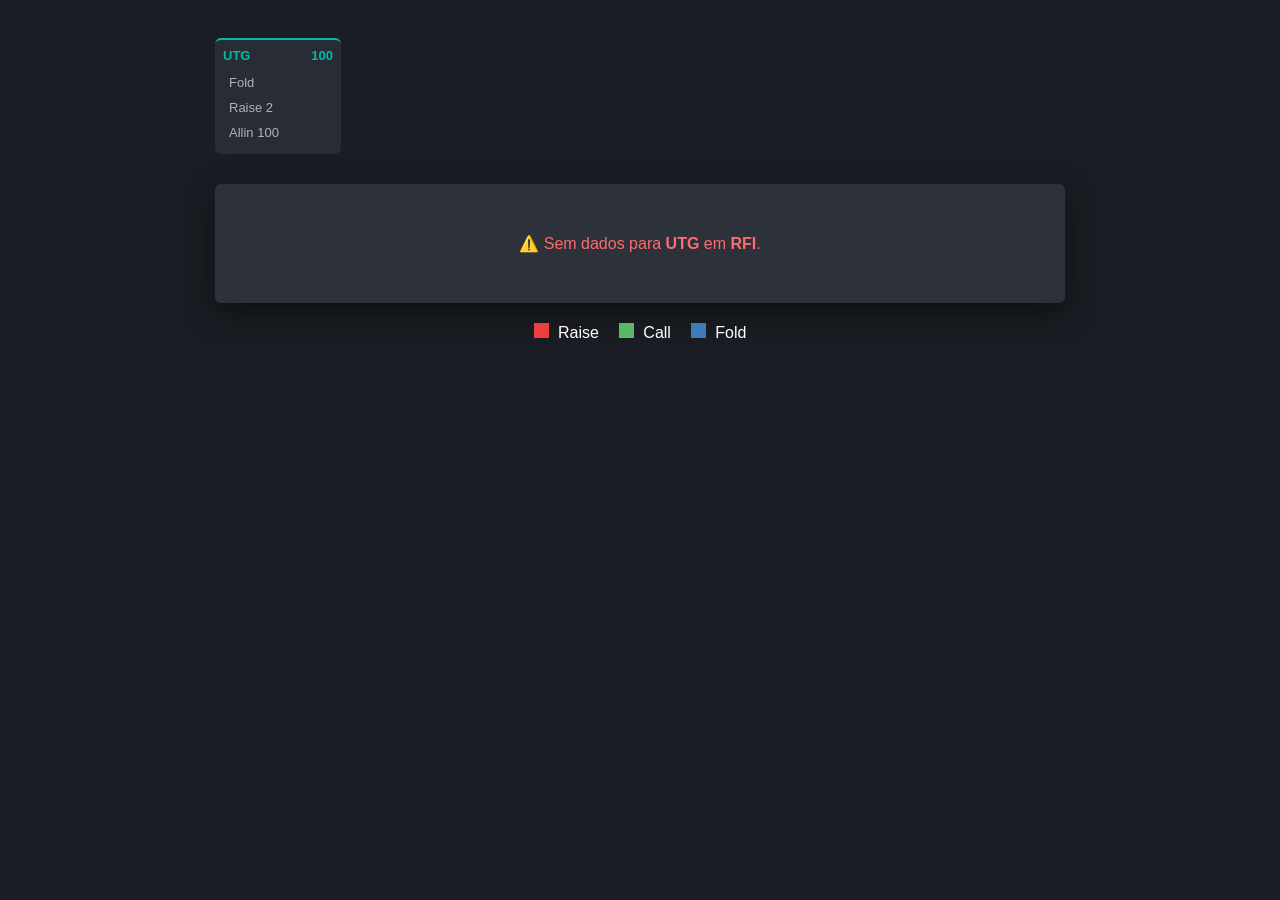
==== frontend/index.html @ 888d4974 "Poker Excel alpha 1.0" ====
<!DOCTYPE html>
<html lang="pt-br">
<head>
    <meta charset="UTF-8">
    <title>PokerExcel - Strategy Viewer</title>
    <link rel="stylesheet" href="style.css">
</head>
<body>
    <div class="container">
        
        <div id="gto-action-tree" class="gto-nav-bar"></div>
        
        <div id="poker-matrix" class="matrix"></div>

        <div class="legend">
            <span class="legend-item"><div class="box raise"></div> Raise</span>
            <span class="legend-item"><div class="box call"></div> Call</span>
            <span class="legend-item"><div class="box fold"></div> Fold</span>
        </div>
    </div>
    <script src="script.js"></script>
</body>
</html>
---- frontend/style.css ----
body {
    background-color: #1a1d23;
    color: white;
    font-family: 'Segoe UI', sans-serif;
    display: flex;
    justify-content: center;
    padding: 20px;
}

.container { width: 850px; }

/* --- A BARRA DE POSIÇÕES IGUAL AO GTO WIZARD --- */
.gto-nav-bar {
    display: flex;
    gap: 8px;
    background-color: #1a1d23;
    padding: 10px 0;
    margin-bottom: 20px;
}

.pos-block {
    background-color: #21252b;
    border-radius: 6px;
    width: 110px;
    padding: 8px;
    display: flex;
    flex-direction: column;
    opacity: 0.6;
    transition: 0.2s;
}

.pos-block.active {
    opacity: 1;
    border-top: 2px solid #00bca4; /* A bordinha verde do site original */
    background-color: #282c34;
}

.pos-header {
    display: flex;
    justify-content: space-between;
    font-size: 13px;
    font-weight: bold;
    color: #abb2bf;
    margin-bottom: 8px;
}

.pos-block.active .pos-header { color: #00bca4; }

.action-item {
    font-size: 13px;
    color: #abb2bf;
    padding: 4px 6px;
    border-radius: 4px;
    cursor: pointer;
    margin-bottom: 2px;
}

.action-item:hover { background-color: #3e4451; }
.action-item.selected { background-color: #4d78cc; color: white; font-weight: bold; }

/* --- A MATRIZ 14x14 --- */
.matrix {
    display: grid;
    grid-template-columns: repeat(14, 1fr); 
    gap: 2px;
    background-color: #2d323a;
    padding: 10px;
    border-radius: 6px;
    box-shadow: 0 10px 30px rgba(0,0,0,0.5);
}

.cell {
    aspect-ratio: 1 / 1;
    display: flex;
    align-items: center;
    justify-content: center;
    font-size: 11px;
    font-weight: bold;
    border-radius: 2px;
    text-shadow: 1px 1px 2px rgba(0,0,0,0.8);
}

.header-cell {
    color: #9da5b4;
    background-color: transparent;
    font-size: 14px;
    text-shadow: none;
}

.legend { margin-top: 20px; display: flex; gap: 20px; justify-content: center; }
.box { width: 15px; height: 15px; display: inline-block; margin-right: 5px; }
.raise { background: #f03c3c; }
.call { background: #5ab966; }
.fold { background: #3d7cb8; }
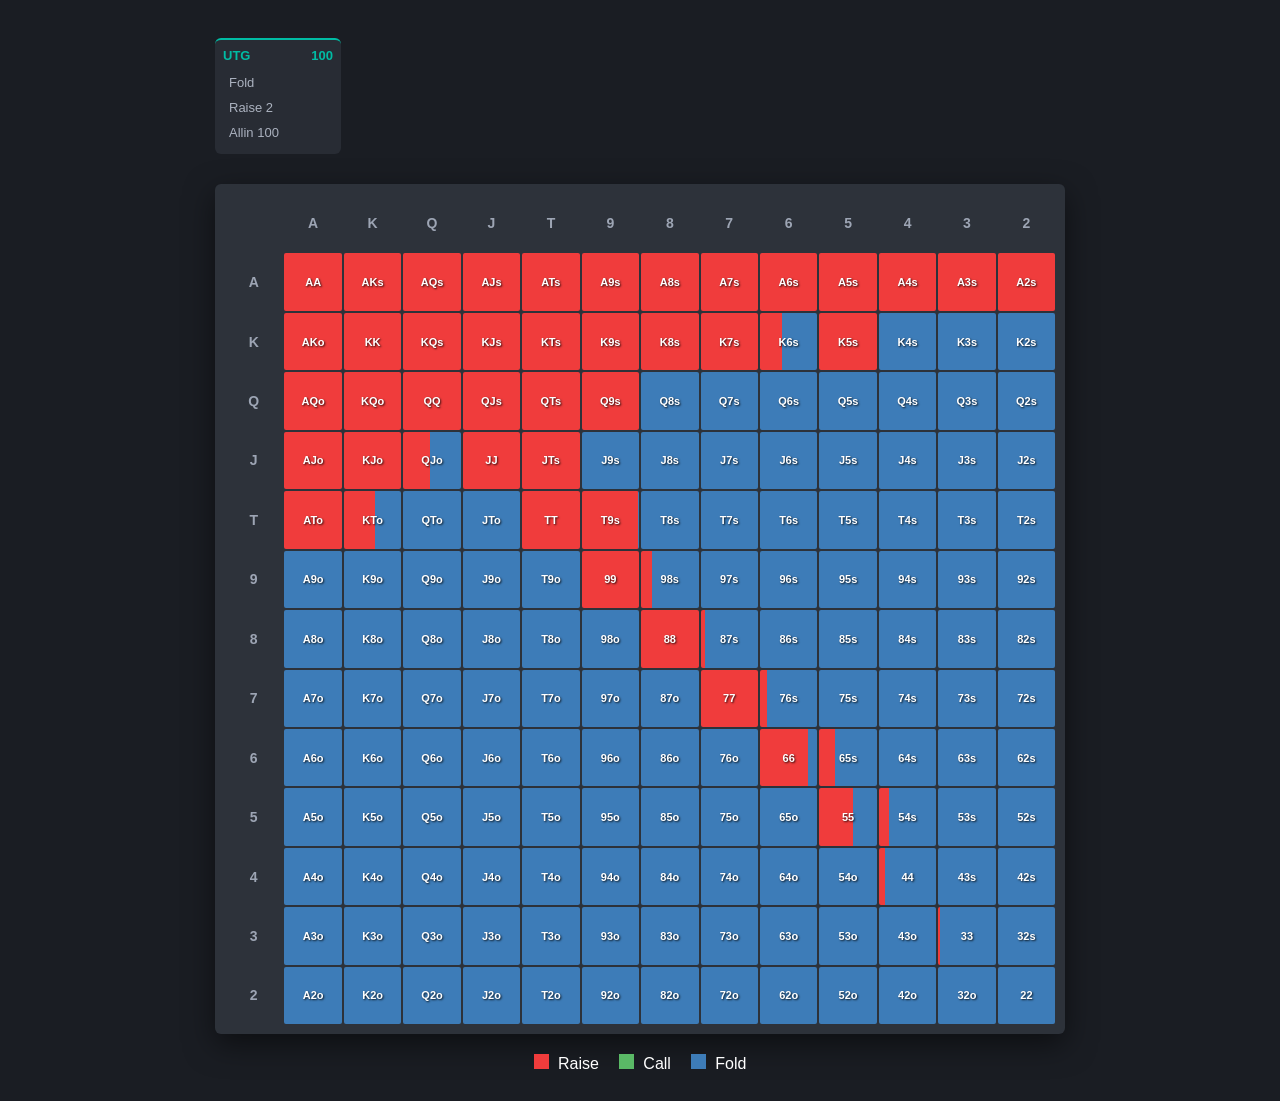
==== commit 68988014: "PokerExcel Beta 1.0" ====
--- a/frontend/index.html
+++ b/frontend/index.html
@@ -1,23 +1,31 @@
-<!DOCTYPE html>
+<!doctype html>
 <html lang="pt-br">
-<head>
-    <meta charset="UTF-8">
+  <head>
+    <meta charset="UTF-8" />
     <title>PokerExcel - Strategy Viewer</title>
-    <link rel="stylesheet" href="style.css">
-</head>
-<body>
+    <link rel="stylesheet" href="style.css" />
+  </head>
+  <body>
     <div class="container">
-        
-        <div id="gto-action-tree" class="gto-nav-bar"></div>
-        
-        <div id="poker-matrix" class="matrix"></div>
+      <div id="gto-action-tree" class="gto-nav-bar"></div>
 
-        <div class="legend">
-            <span class="legend-item"><div class="box raise"></div> Raise</span>
-            <span class="legend-item"><div class="box call"></div> Call</span>
-            <span class="legend-item"><div class="box fold"></div> Fold</span>
-        </div>
+      <div id="poker-matrix" class="matrix"></div>
+
+      <div class="legend">
+        <span class="legend-item"
+          ><div class="box raise"></div>
+          Raise</span
+        >
+        <span class="legend-item"
+          ><div class="box call"></div>
+          Call</span
+        >
+        <span class="legend-item"
+          ><div class="box fold"></div>
+          Fold</span
+        >
+      </div>
     </div>
     <script src="script.js"></script>
-</body>
-</html>+  </body>
+</html>
--- a/frontend/style.css
+++ b/frontend/style.css
@@ -1,94 +1,120 @@
 body {
-    background-color: #1a1d23;
-    color: white;
-    font-family: 'Segoe UI', sans-serif;
-    display: flex;
-    justify-content: center;
-    padding: 20px;
+  background-color: #1a1d23;
+  color: white;
+  font-family: "Segoe UI", sans-serif;
+  display: flex;
+  justify-content: center;
+  padding: 20px;
 }
 
-.container { width: 850px; }
+.container {
+  width: 850px;
+}
 
 /* --- A BARRA DE POSIÇÕES IGUAL AO GTO WIZARD --- */
 .gto-nav-bar {
-    display: flex;
-    gap: 8px;
-    background-color: #1a1d23;
-    padding: 10px 0;
-    margin-bottom: 20px;
+  display: flex;
+  gap: 8px;
+  background-color: #1a1d23;
+  padding: 10px 0;
+  margin-bottom: 20px;
 }
 
 .pos-block {
-    background-color: #21252b;
-    border-radius: 6px;
-    width: 110px;
-    padding: 8px;
-    display: flex;
-    flex-direction: column;
-    opacity: 0.6;
-    transition: 0.2s;
+  background-color: #21252b;
+  border-radius: 6px;
+  width: 110px;
+  padding: 8px;
+  display: flex;
+  flex-direction: column;
+  opacity: 0.6;
+  transition: 0.2s;
 }
 
 .pos-block.active {
-    opacity: 1;
-    border-top: 2px solid #00bca4; /* A bordinha verde do site original */
-    background-color: #282c34;
+  opacity: 1;
+  border-top: 2px solid #00bca4; /* A bordinha verde do site original */
+  background-color: #282c34;
 }
 
 .pos-header {
-    display: flex;
-    justify-content: space-between;
-    font-size: 13px;
-    font-weight: bold;
-    color: #abb2bf;
-    margin-bottom: 8px;
+  display: flex;
+  justify-content: space-between;
+  font-size: 13px;
+  font-weight: bold;
+  color: #abb2bf;
+  margin-bottom: 8px;
 }
 
-.pos-block.active .pos-header { color: #00bca4; }
+.pos-block.active .pos-header {
+  color: #00bca4;
+}
 
 .action-item {
-    font-size: 13px;
-    color: #abb2bf;
-    padding: 4px 6px;
-    border-radius: 4px;
-    cursor: pointer;
-    margin-bottom: 2px;
+  font-size: 13px;
+  color: #abb2bf;
+  padding: 4px 6px;
+  border-radius: 4px;
+  cursor: pointer;
+  margin-bottom: 2px;
 }
 
-.action-item:hover { background-color: #3e4451; }
-.action-item.selected { background-color: #4d78cc; color: white; font-weight: bold; }
+.action-item:hover {
+  background-color: #3e4451;
+}
+.action-item.selected {
+  background-color: #4d78cc;
+  color: white;
+  font-weight: bold;
+}
 
 /* --- A MATRIZ 14x14 --- */
 .matrix {
-    display: grid;
-    grid-template-columns: repeat(14, 1fr); 
-    gap: 2px;
-    background-color: #2d323a;
-    padding: 10px;
-    border-radius: 6px;
-    box-shadow: 0 10px 30px rgba(0,0,0,0.5);
+  display: grid;
+  grid-template-columns: repeat(14, 1fr);
+  gap: 2px;
+  background-color: #2d323a;
+  padding: 10px;
+  border-radius: 6px;
+  box-shadow: 0 10px 30px rgba(0, 0, 0, 0.5);
 }
 
 .cell {
-    aspect-ratio: 1 / 1;
-    display: flex;
-    align-items: center;
-    justify-content: center;
-    font-size: 11px;
-    font-weight: bold;
-    border-radius: 2px;
-    text-shadow: 1px 1px 2px rgba(0,0,0,0.8);
+  aspect-ratio: 1 / 1;
+  display: flex;
+  align-items: center;
+  justify-content: center;
+  font-size: 11px;
+  font-weight: bold;
+  border-radius: 2px;
+  text-shadow: 1px 1px 2px rgba(0, 0, 0, 0.8);
 }
 
 .header-cell {
-    color: #9da5b4;
-    background-color: transparent;
-    font-size: 14px;
-    text-shadow: none;
+  color: #9da5b4;
+  background-color: transparent;
+  font-size: 14px;
+  text-shadow: none;
 }
 
-.legend { margin-top: 20px; display: flex; gap: 20px; justify-content: center; }
-.box { width: 15px; height: 15px; display: inline-block; margin-right: 5px; }
-.raise { background: #f03c3c; }
-.call { background: #5ab966; }
-.fold { background: #3d7cb8; }+.legend {
+  margin-top: 20px;
+  display: flex;
+  gap: 20px;
+  justify-content: center;
+}
+.box {
+  width: 15px;
+  height: 15px;
+  display: inline-block;
+  margin-right: 5px;
+}
+.raise {
+  background: #f03c3c;
+}
+.call {
+  background: #5ab966;
+}
+.fold {
+  background: #3d7cb8;
+}
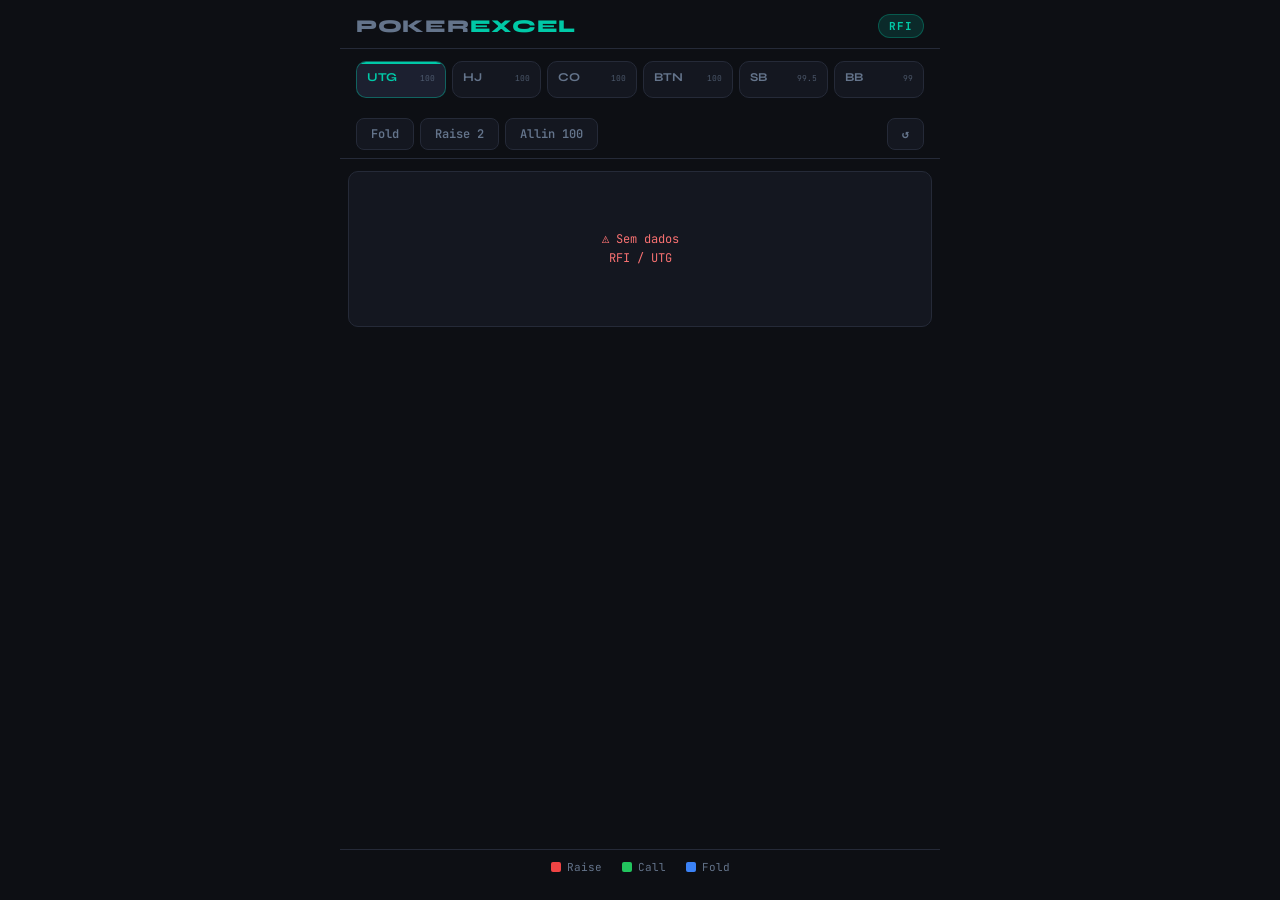
==== commit f337cce7: "PokerExcel Beta 2.0" ====
--- a/frontend/index.html
+++ b/frontend/index.html
@@ -2,28 +2,57 @@
 <html lang="pt-br">
   <head>
     <meta charset="UTF-8" />
-    <title>PokerExcel - Strategy Viewer</title>
+    <meta
+      name="viewport"
+      content="width=device-width, initial-scale=1.0, maximum-scale=1.0, user-scalable=no"
+    />
+    <meta name="apple-mobile-web-app-capable" content="yes" />
+    <meta name="theme-color" content="#0d0f14" />
+    <title>PokerExcel</title>
+    <link rel="preconnect" href="https://fonts.googleapis.com" />
+    <link
+      href="https://fonts.googleapis.com/css2?family=JetBrains+Mono:wght@400;600;700&family=Syne:wght@600;700;800&display=swap"
+      rel="stylesheet"
+    />
     <link rel="stylesheet" href="style.css" />
   </head>
   <body>
-    <div class="container">
-      <div id="gto-action-tree" class="gto-nav-bar"></div>
+    <div class="app">
+      <!-- TOP BAR -->
+      <header class="topbar">
+        <div class="topbar-logo">POKER<span>EXCEL</span></div>
+        <div class="topbar-scenario" id="scenario-label">RFI</div>
+      </header>
 
-      <div id="poker-matrix" class="matrix"></div>
+      <!-- POSITION SELECTOR (horizontal scroll) -->
+      <div class="pos-rail-wrap">
+        <div class="pos-rail" id="pos-rail"></div>
+      </div>
 
+      <!-- ACTION DRAWER (appears when pos active) -->
+      <div class="action-drawer" id="action-drawer"></div>
+
+      <!-- MATRIX -->
+      <div class="matrix-wrap">
+        <div class="matrix-scroll">
+          <div class="matrix" id="poker-matrix"></div>
+        </div>
+      </div>
+
+      <!-- LEGEND -->
       <div class="legend">
-        <span class="legend-item"
-          ><div class="box raise"></div>
-          Raise</span
-        >
-        <span class="legend-item"
-          ><div class="box call"></div>
-          Call</span
-        >
-        <span class="legend-item"
-          ><div class="box fold"></div>
-          Fold</span
-        >
+        <div class="legend-item">
+          <div class="legend-dot raise"></div>
+          <span>Raise</span>
+        </div>
+        <div class="legend-item">
+          <div class="legend-dot call"></div>
+          <span>Call</span>
+        </div>
+        <div class="legend-item">
+          <div class="legend-dot fold"></div>
+          <span>Fold</span>
+        </div>
       </div>
     </div>
     <script src="script.js"></script>
--- a/frontend/style.css
+++ b/frontend/style.css
@@ -1,120 +1,352 @@
+/* ── RESET ── */
+*,
+*::before,
+*::after {
+  box-sizing: border-box;
+  margin: 0;
+  padding: 0;
+}
+
+/* ── TOKENS ── */
+:root {
+  --bg: #0d0f14;
+  --surface: #141720;
+  --surface2: #1c2030;
+  --border: #252a38;
+  --accent: #00c9a7;
+  --accent-dim: rgba(0, 201, 167, 0.15);
+  --red: #ef4444;
+  --green: #22c55e;
+  --blue: #3b82f6;
+  --text: #e2e8f0;
+  --muted: #64748b;
+  --font-mono: "JetBrains Mono", monospace;
+  --font-head: "Syne", sans-serif;
+  --safe-bottom: env(safe-area-inset-bottom, 0px);
+}
+
+/* ── BASE ── */
+html,
 body {
-  background-color: #1a1d23;
-  color: white;
-  font-family: "Segoe UI", sans-serif;
-  display: flex;
-  justify-content: center;
-  padding: 20px;
-}
-
-.container {
-  width: 850px;
-}
-
-/* --- A BARRA DE POSIÇÕES IGUAL AO GTO WIZARD --- */
-.gto-nav-bar {
-  display: flex;
-  gap: 8px;
-  background-color: #1a1d23;
-  padding: 10px 0;
-  margin-bottom: 20px;
-}
-
-.pos-block {
-  background-color: #21252b;
-  border-radius: 6px;
-  width: 110px;
-  padding: 8px;
+  height: 100%;
+}
+
+body {
+  background: var(--bg);
+  color: var(--text);
+  font-family: var(--font-mono);
+  overscroll-behavior: none;
+  -webkit-tap-highlight-color: transparent;
+}
+
+/* ── APP SHELL ── */
+.app {
   display: flex;
   flex-direction: column;
-  opacity: 0.6;
-  transition: 0.2s;
-}
-
-.pos-block.active {
-  opacity: 1;
-  border-top: 2px solid #00bca4; /* A bordinha verde do site original */
-  background-color: #282c34;
-}
-
-.pos-header {
+  min-height: 100dvh;
+  max-width: 600px;
+  margin: 0 auto;
+  padding-bottom: calc(16px + var(--safe-bottom));
+}
+
+/* ── TOP BAR ── */
+.topbar {
   display: flex;
   justify-content: space-between;
-  font-size: 13px;
-  font-weight: bold;
-  color: #abb2bf;
-  margin-bottom: 8px;
-}
-
-.pos-block.active .pos-header {
-  color: #00bca4;
-}
-
-.action-item {
-  font-size: 13px;
-  color: #abb2bf;
-  padding: 4px 6px;
+  align-items: center;
+  padding: 14px 16px 10px;
+  background: var(--bg);
+  position: sticky;
+  top: 0;
+  z-index: 10;
+  border-bottom: 1px solid var(--border);
+}
+
+.topbar-logo {
+  font-family: var(--font-head);
+  font-size: 18px;
+  font-weight: 800;
+  letter-spacing: 0.04em;
+  color: var(--muted);
+}
+.topbar-logo span {
+  color: var(--accent);
+}
+
+.topbar-scenario {
+  font-family: var(--font-mono);
+  font-size: 11px;
+  font-weight: 700;
+  letter-spacing: 0.1em;
+  color: var(--accent);
+  background: var(--accent-dim);
+  padding: 4px 10px;
+  border-radius: 20px;
+  border: 1px solid rgba(0, 201, 167, 0.3);
+}
+
+/* ── POSITION RAIL ── */
+.pos-rail-wrap {
+  overflow-x: auto;
+  scrollbar-width: none;
+  padding: 12px 16px 0;
+  background: var(--bg);
+}
+.pos-rail-wrap::-webkit-scrollbar {
+  display: none;
+}
+
+.pos-rail {
+  display: flex;
+  gap: 6px;
+  padding-bottom: 12px;
+  width: 100%;
+}
+
+.pos-card {
+  background: var(--surface);
+  border: 1px solid var(--border);
+  border-radius: 10px;
+  padding: 8px 10px;
+  flex: 1;
+  min-width: 70px;
+  cursor: pointer;
+  transition: all 0.15s ease;
+  position: relative;
+  overflow: hidden;
+}
+
+.pos-card::before {
+  content: "";
+  position: absolute;
+  top: 0;
+  left: 0;
+  right: 0;
+  height: 2px;
+  background: transparent;
+  transition: background 0.15s;
+}
+
+.pos-card.active::before {
+  background: var(--accent);
+}
+.pos-card.active {
+  background: var(--surface2);
+  border-color: rgba(0, 201, 167, 0.4);
+}
+.pos-card.folded {
+  opacity: 0.45;
+}
+
+.pos-card-header {
+  display: flex;
+  justify-content: space-between;
+  align-items: baseline;
+  margin-bottom: 5px;
+}
+
+.pos-name {
+  font-family: var(--font-head);
+  font-size: 12px;
+  font-weight: 700;
+  color: var(--muted);
+}
+.pos-card.active .pos-name {
+  color: var(--accent);
+}
+
+.pos-stack {
+  font-size: 8px;
+  color: var(--muted);
+  opacity: 0.7;
+}
+
+.pos-badge {
+  display: inline-block;
+  font-size: 9px;
+  font-weight: 600;
+  padding: 2px 5px;
   border-radius: 4px;
+  background: var(--border);
+  color: var(--text);
+  width: 100%;
+  text-align: center;
+}
+
+/* ── ACTION DRAWER ── */
+.action-drawer {
+  display: flex;
+  gap: 6px;
+  padding: 8px 16px;
+  overflow-x: auto;
+  scrollbar-width: none;
+  background: var(--bg);
+  border-bottom: 1px solid var(--border);
+  min-height: 42px;
+  align-items: center;
+}
+.action-drawer::-webkit-scrollbar {
+  display: none;
+}
+.action-drawer:empty {
+  display: none;
+}
+
+.action-btn {
+  flex-shrink: 0;
+  font-family: var(--font-mono);
+  font-size: 12px;
+  font-weight: 600;
+  padding: 7px 14px;
+  border-radius: 8px;
+  border: 1px solid var(--border);
+  background: var(--surface);
+  color: var(--muted);
   cursor: pointer;
-  margin-bottom: 2px;
-}
-
-.action-item:hover {
-  background-color: #3e4451;
-}
-.action-item.selected {
-  background-color: #4d78cc;
-  color: white;
-  font-weight: bold;
-}
-
-/* --- A MATRIZ 14x14 --- */
+  transition: all 0.12s ease;
+  white-space: nowrap;
+}
+.action-btn:active {
+  transform: scale(0.96);
+}
+
+.action-btn.selected-raise {
+  background: rgba(239, 68, 68, 0.15);
+  border-color: rgba(239, 68, 68, 0.5);
+  color: #f87171;
+}
+.action-btn.selected-call {
+  background: rgba(34, 197, 94, 0.15);
+  border-color: rgba(34, 197, 94, 0.5);
+  color: #4ade80;
+}
+.action-btn.selected-fold {
+  background: rgba(59, 130, 246, 0.15);
+  border-color: rgba(59, 130, 246, 0.5);
+  color: #60a5fa;
+}
+
+/* ── MATRIX ── */
+.matrix-wrap {
+  flex: 1;
+  padding: 12px 8px 8px;
+  overflow: hidden;
+}
+
+.matrix-scroll {
+  width: 100%;
+  overflow-x: auto;
+  scrollbar-width: none;
+  -webkit-overflow-scrolling: touch;
+}
+.matrix-scroll::-webkit-scrollbar {
+  display: none;
+}
+
 .matrix {
   display: grid;
-  grid-template-columns: repeat(14, 1fr);
+  grid-template-columns: 18px repeat(13, 1fr);
   gap: 2px;
-  background-color: #2d323a;
-  padding: 10px;
-  border-radius: 6px;
-  box-shadow: 0 10px 30px rgba(0, 0, 0, 0.5);
+  min-width: 340px;
+  width: 100%;
+  background: var(--surface);
+  border-radius: 10px;
+  padding: 8px;
+  border: 1px solid var(--border);
+}
+
+.hdr {
+  display: flex;
+  align-items: center;
+  justify-content: center;
+  font-size: 10px;
+  font-weight: 700;
+  color: var(--muted);
+  height: 18px;
 }
 
 .cell {
   aspect-ratio: 1 / 1;
+  border-radius: 3px;
   display: flex;
   align-items: center;
   justify-content: center;
+  position: relative;
+  overflow: hidden;
+  cursor: pointer;
+  transition: filter 0.1s;
+  animation: fadeUp 0.2s ease both;
+}
+.cell:active {
+  filter: brightness(1.2);
+}
+
+.cell-label {
+  font-size: 8px;
+  font-weight: 700;
+  color: rgba(255, 255, 255, 0.88);
+  text-shadow: 0 1px 4px rgba(0, 0, 0, 0.9);
+  pointer-events: none;
+  position: relative;
+  z-index: 2;
+  letter-spacing: -0.02em;
+}
+
+/* ── LEGEND ── */
+.legend {
+  display: flex;
+  justify-content: center;
+  gap: 20px;
+  padding: 10px 16px;
+  margin-top: 4px;
+  position: sticky;
+  bottom: 0;
+  background: var(--bg);
+  border-top: 1px solid var(--border);
+}
+
+.legend-item {
+  display: flex;
+  align-items: center;
+  gap: 6px;
   font-size: 11px;
-  font-weight: bold;
+  color: var(--muted);
+}
+
+.legend-dot {
+  width: 10px;
+  height: 10px;
   border-radius: 2px;
-  text-shadow: 1px 1px 2px rgba(0, 0, 0, 0.8);
-}
-
-.header-cell {
-  color: #9da5b4;
-  background-color: transparent;
-  font-size: 14px;
-  text-shadow: none;
-}
-
-.legend {
-  margin-top: 20px;
-  display: flex;
-  gap: 20px;
-  justify-content: center;
-}
-.box {
-  width: 15px;
-  height: 15px;
-  display: inline-block;
-  margin-right: 5px;
-}
-.raise {
-  background: #f03c3c;
-}
-.call {
-  background: #5ab966;
-}
-.fold {
-  background: #3d7cb8;
-}
+  flex-shrink: 0;
+}
+.legend-dot.raise {
+  background: var(--red);
+}
+.legend-dot.call {
+  background: var(--green);
+}
+.legend-dot.fold {
+  background: var(--blue);
+}
+
+/* ── MATRIX ERROR ── */
+.matrix-error {
+  grid-column: span 14;
+  padding: 50px 10px;
+  text-align: center;
+  color: #f87171;
+  font-size: 12px;
+  line-height: 1.6;
+}
+
+/* ── FADE IN ── */
+@keyframes fadeUp {
+  from {
+    opacity: 0;
+    transform: translateY(6px);
+  }
+  to {
+    opacity: 1;
+    transform: translateY(0);
+  }
+}
